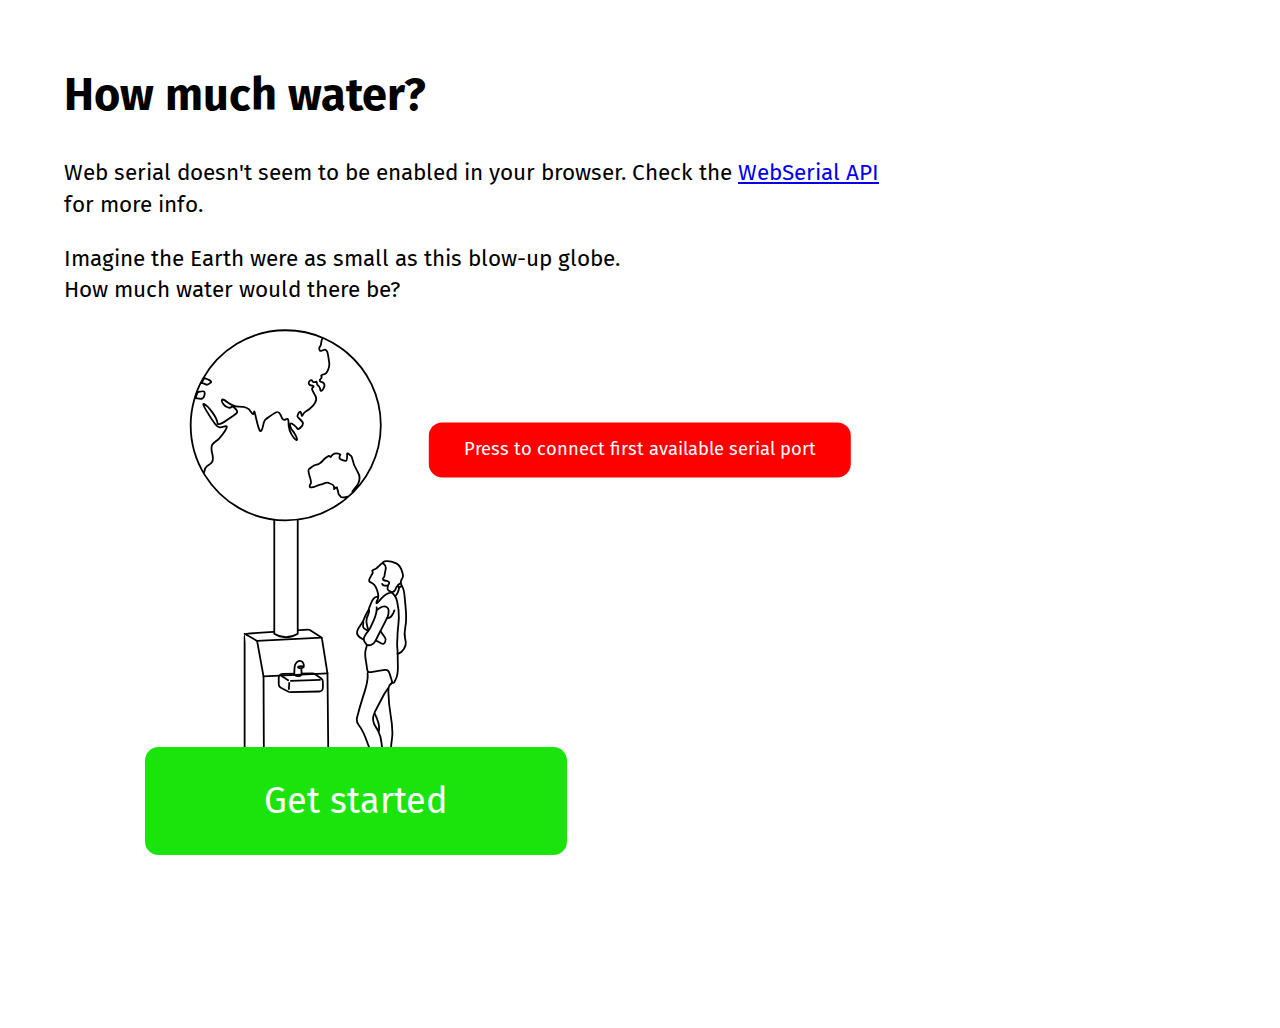
==== js/index-new.html @ 2e86edbf "In-progress... switching to old code" ====
<!DOCTYPE html>
<html>

    <head>
        <title>Scale of Water</title>
        <!-- import fira sans from googlre fonts -->
        <link rel="preconnect" href="https://fonts.gstatic.com">
        <link href="https://fonts.googleapis.com/css2?family=Fira+Sans:wght@300&display=swap" rel="stylesheet">

        <style>
            body {
                background-color: white;
                font-family: 'Fira Sans', sans-serif;
                font-size: 2.5vh;
                justify-content: left;
                align-items: left;
                height: 100vh;
                margin: 5vw;
                margin-right: 30vw;
                line-height: 1.4;
                /* Adjust this value to change the line spacing */
                overflow: hidden;
                /* Prevent zoom */
                touch-action: none;
                /*prevent any interaction except for touch the button */
                /* prevent selection*/
                user-select: none;
            }

            button {
                font-family: 'Fira Sans', sans-serif;
                font-size: 4vh;
                /* padding: 2vh 4vh; */
                border-radius: 1.5vh;
                height: 3em;
                border: none;
                background-color: #9aa2a6;
                color: white;
                cursor: pointer;
                width: 33vw;
            }

            /* #button {
            width: 22vw;
        }

        #resetButton {
            width: 22vw;
        } */

            #image {
                display: block;
                max-height: 50vh;
                height: auto;
                bottom: 8em;
                /* margin: 10vh; */
            }

            #button-container {
                display: flex;
                justify-content: space-evenly;
                /* gap: 2vw; */
                /* Adjust this value to increase or decrease the gap */
                position: absolute;
                bottom: 5vh;
                width: 100%;
                left: 0;
                right: 0;
                /* padding: 0 5vh; */
            }
        </style>
    </head>

    <body>
        <h3 id="status" style="display:none;opacity:.25;">empty status</h3>
        <h2 id="feedback" style="display:none;opacity:.25;">empty feedback</h2>
        <h1 id="title">empty title</h1>
        <p id="serial-help-text" style="display:none;">Web serial doesn't seem to be enabled in your browser. Check the <a href="https://developer.mozilla.org/en-US/docs/Web/API/Web_Serial_API#browser_compatibility">WebSerial API</a> for more info.</p>
        <p id="text">empty text</p>
        <img id="image" src="" alt="Page image">
        <div id="button-container">
            <button id="button">no</button>
            <button id="resetButton">Reset</button>
        </div>
        <script src="pages.js"></script>
        <script src="app.js"></script>
    </body>

</html>
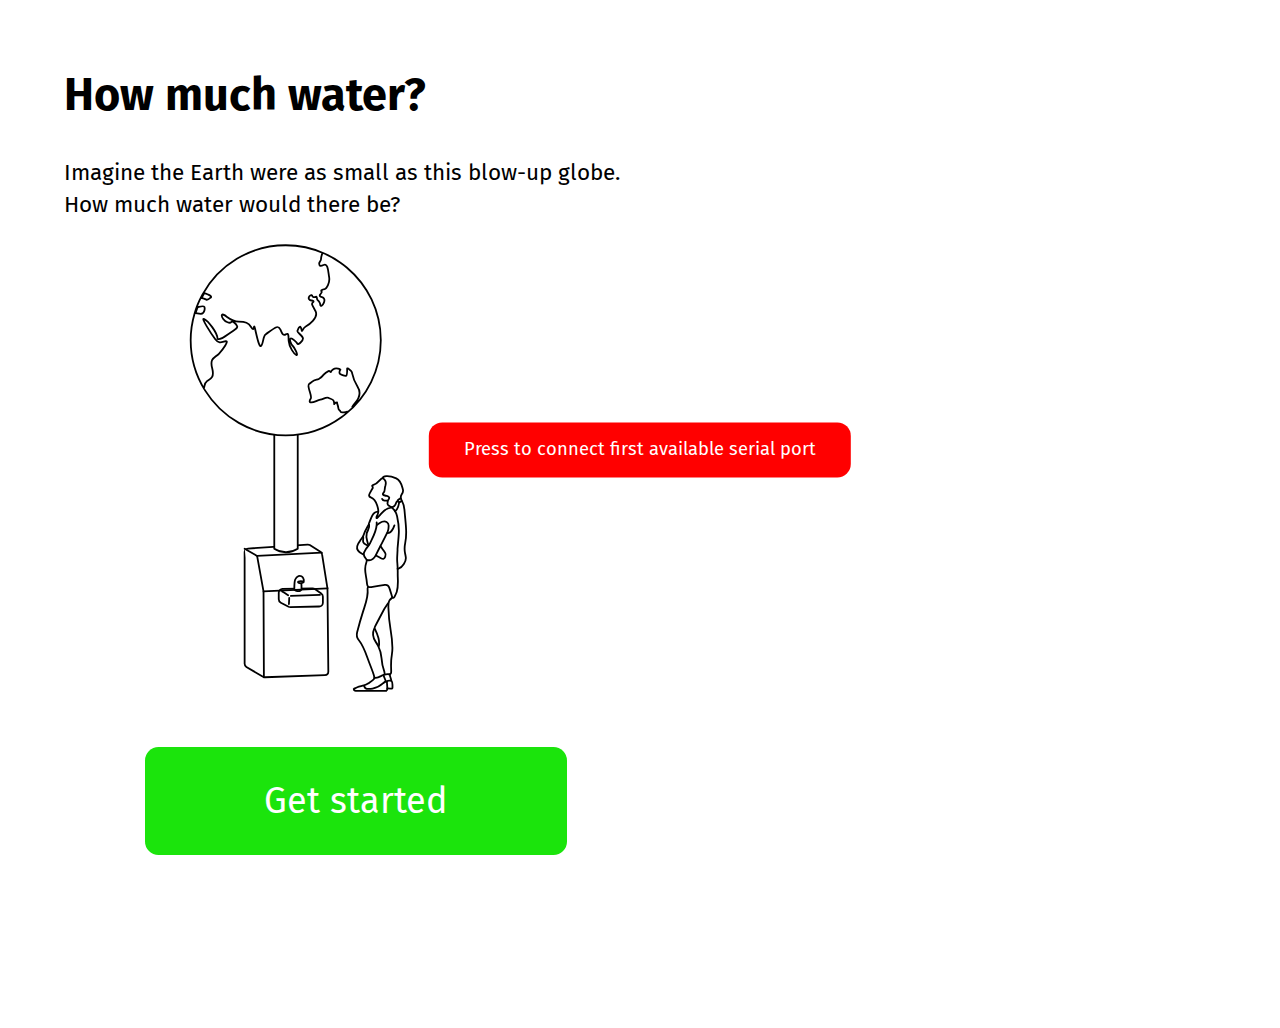
==== commit 2338625d: "breaking serial out into it's own module" ====
--- a/js/index-new.html
+++ b/js/index-new.html
@@ -69,6 +69,8 @@
                 /* padding: 0 5vh; */
             }
         </style>
+        <script src="pages.js"></script>
+        <script type="module" src="app.js" crossorigin="anonymous"></script>
     </head>
 
     <body>
@@ -82,8 +84,6 @@
             <button id="button">no</button>
             <button id="resetButton">Reset</button>
         </div>
-        <script src="pages.js"></script>
-        <script src="app.js"></script>
     </body>
 
 </html>